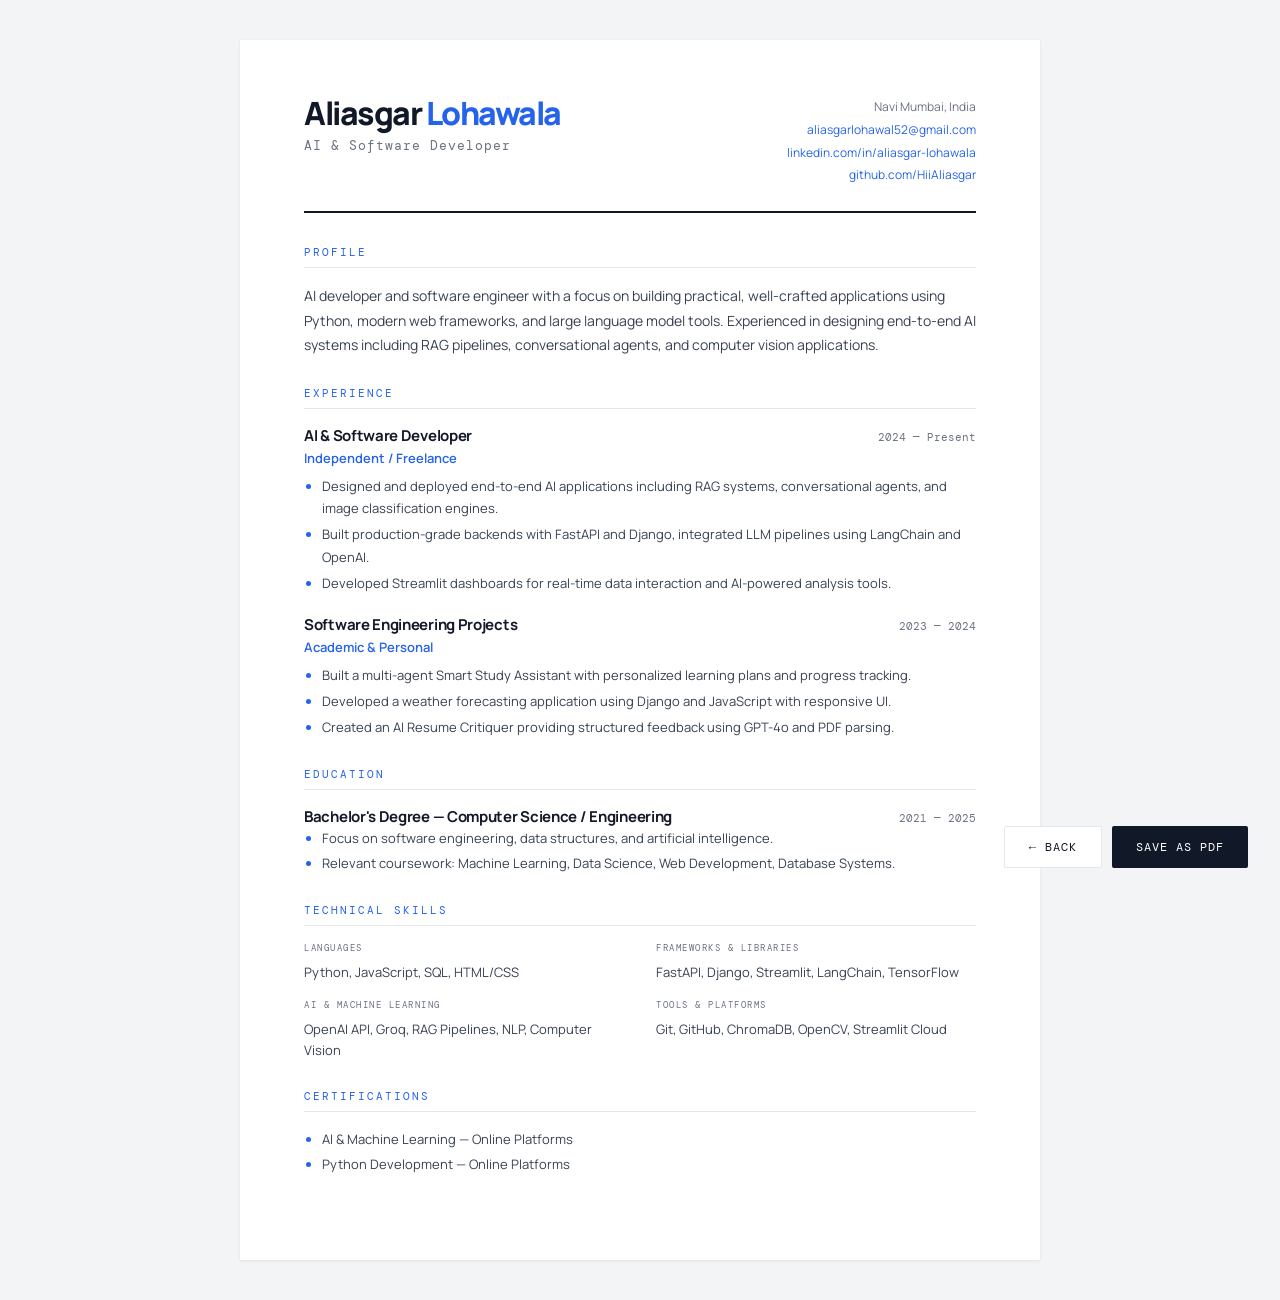
==== resume.html @ d5376e72 "feat: add professional resume section with printable resume page" ====
<!DOCTYPE html>
<html lang="en">
<head>
  <meta charset="UTF-8" />
  <meta name="viewport" content="width=device-width, initial-scale=1.0" />
  <title>Aliasgar Lohawala — Resume</title>
  <link rel="preconnect" href="https://fonts.googleapis.com" />
  <link rel="preconnect" href="https://fonts.gstatic.com" crossorigin />
  <link href="https://fonts.googleapis.com/css2?family=DM+Mono:wght@400;500&family=Manrope:wght@400;500;600;700;800&display=swap" rel="stylesheet" />
  <style>
    :root {
      --ink: #111827;
      --muted: #6b7280;
      --accent: #2563eb;
      --accent-light: #dbeafe;
      --line: #e5e7eb;
      --paper: #ffffff;
    }

    * { box-sizing: border-box; margin: 0; padding: 0; }

    body {
      background: #f3f4f6;
      color: var(--ink);
      font-family: 'Manrope', Arial, sans-serif;
      -webkit-font-smoothing: antialiased;
    }

    .page-controls {
      position: fixed;
      bottom: 32px;
      right: 32px;
      z-index: 100;
      display: flex;
      gap: 10px;
    }

    .page-controls button {
      padding: 12px 24px;
      font: 12px 'DM Mono', monospace;
      letter-spacing: 1px;
      text-transform: uppercase;
      border: none;
      border-radius: 2px;
      cursor: pointer;
      transition: all .2s;
    }

    .btn-print {
      background: var(--ink);
      color: white;
    }

    .btn-print:hover {
      background: var(--accent);
    }

    .btn-back {
      background: white;
      color: var(--ink);
      border: 1px solid var(--line) !important;
    }

    .btn-back:hover {
      border-color: var(--accent) !important;
      color: var(--accent);
    }

    .resume {
      width: 800px;
      max-width: 100%;
      margin: 40px auto;
      background: var(--paper);
      padding: 56px 64px;
      box-shadow: 0 1px 3px rgba(0,0,0,.08);
    }

    .resume-header {
      display: flex;
      justify-content: space-between;
      align-items: flex-start;
      padding-bottom: 24px;
      border-bottom: 2px solid var(--ink);
      margin-bottom: 32px;
    }

    .resume-header h1 {
      font-size: 32px;
      font-weight: 800;
      letter-spacing: -1.5px;
      line-height: 1.1;
    }

    .resume-header h1 span {
      color: var(--accent);
    }

    .resume-header .subtitle {
      font: 13px 'DM Mono', monospace;
      color: var(--muted);
      letter-spacing: 1px;
      margin-top: 6px;
    }

    .contact-info {
      text-align: right;
      font-size: 12px;
      color: var(--muted);
      line-height: 1.9;
    }

    .contact-info a {
      color: var(--accent);
      text-decoration: none;
    }

    .section {
      margin-bottom: 28px;
    }

    .section-title {
      font: 11px 'DM Mono', monospace;
      letter-spacing: 2px;
      text-transform: uppercase;
      color: var(--accent);
      margin-bottom: 16px;
      padding-bottom: 8px;
      border-bottom: 1px solid var(--line);
    }

    .entry {
      margin-bottom: 20px;
    }

    .entry:last-child {
      margin-bottom: 0;
    }

    .entry-header {
      display: flex;
      justify-content: space-between;
      align-items: baseline;
    }

    .entry-header h3 {
      font-size: 15px;
      font-weight: 700;
      letter-spacing: -.3px;
    }

    .entry-date {
      font: 11px 'DM Mono', monospace;
      color: var(--muted);
      white-space: nowrap;
    }

    .entry-sub {
      font-size: 13px;
      color: var(--accent);
      font-weight: 600;
      margin: 3px 0 8px;
    }

    .entry ul {
      margin: 0;
      padding-left: 18px;
      font-size: 13px;
      line-height: 1.75;
      color: #374151;
    }

    .entry ul li {
      margin-bottom: 3px;
    }

    .entry ul li::marker {
      color: var(--accent);
    }

    .skills-grid {
      display: grid;
      grid-template-columns: 1fr 1fr;
      gap: 16px 32px;
    }

    .skill-group label {
      display: block;
      font: 9px 'DM Mono', monospace;
      letter-spacing: 1.5px;
      text-transform: uppercase;
      color: var(--muted);
      margin-bottom: 8px;
    }

    .skill-group p {
      font-size: 13px;
      line-height: 1.6;
      color: #374151;
    }

    .summary {
      font-size: 14px;
      line-height: 1.75;
      color: #374151;
      margin-bottom: 4px;
    }

    @media print {
      body { background: white; }
      .page-controls { display: none !important; }
      .resume {
        margin: 0;
        padding: 40px 48px;
        box-shadow: none;
        width: 100%;
        max-width: none;
      }
    }

    @media (max-width: 860px) {
      .resume {
        margin: 0;
        padding: 32px 24px;
        border-radius: 0;
      }
      .resume-header {
        flex-direction: column;
        gap: 16px;
      }
      .contact-info {
        text-align: left;
      }
      .skills-grid {
        grid-template-columns: 1fr;
      }
      .page-controls {
        bottom: 16px;
        right: 16px;
      }
    }
  </style>
</head>
<body>
  <div class="page-controls">
    <button class="btn-back" onclick="window.location.href='index.html#resume'">← Back</button>
    <button class="btn-print" onclick="window.print()">Save as PDF</button>
  </div>

  <div class="resume">
    <div class="resume-header">
      <div>
        <h1>Aliasgar <span>Lohawala</span></h1>
        <p class="subtitle">AI &amp; Software Developer</p>
      </div>
      <div class="contact-info">
        Navi Mumbai, India<br />
        <a href="mailto:aliasgarlohawal52@gmail.com">aliasgarlohawal52@gmail.com</a><br />
        <a href="https://linkedin.com/in/aliasgar-lohawala" target="_blank">linkedin.com/in/aliasgar-lohawala</a><br />
        <a href="https://hiialiasgar.github.io/HiiAliasgar/" target="_blank">github.com/HiiAliasgar</a>
      </div>
    </div>

    <div class="section">
      <p class="section-title">Profile</p>
      <p class="summary">AI developer and software engineer with a focus on building practical, well-crafted applications using Python, modern web frameworks, and large language model tools. Experienced in designing end-to-end AI systems including RAG pipelines, conversational agents, and computer vision applications.</p>
    </div>

    <div class="section">
      <p class="section-title">Experience</p>
      <div class="entry">
        <div class="entry-header">
          <h3>AI &amp; Software Developer</h3>
          <span class="entry-date">2024 — Present</span>
        </div>
        <p class="entry-sub">Independent / Freelance</p>
        <ul>
          <li>Designed and deployed end-to-end AI applications including RAG systems, conversational agents, and image classification engines.</li>
          <li>Built production-grade backends with FastAPI and Django, integrated LLM pipelines using LangChain and OpenAI.</li>
          <li>Developed Streamlit dashboards for real-time data interaction and AI-powered analysis tools.</li>
        </ul>
      </div>
      <div class="entry">
        <div class="entry-header">
          <h3>Software Engineering Projects</h3>
          <span class="entry-date">2023 — 2024</span>
        </div>
        <p class="entry-sub">Academic &amp; Personal</p>
        <ul>
          <li>Built a multi-agent Smart Study Assistant with personalized learning plans and progress tracking.</li>
          <li>Developed a weather forecasting application using Django and JavaScript with responsive UI.</li>
          <li>Created an AI Resume Critiquer providing structured feedback using GPT-4o and PDF parsing.</li>
        </ul>
      </div>
    </div>

    <div class="section">
      <p class="section-title">Education</p>
      <div class="entry">
        <div class="entry-header">
          <h3>Bachelor's Degree — Computer Science / Engineering</h3>
          <span class="entry-date">2021 — 2025</span>
        </div>
        <ul>
          <li>Focus on software engineering, data structures, and artificial intelligence.</li>
          <li>Relevant coursework: Machine Learning, Data Science, Web Development, Database Systems.</li>
        </ul>
      </div>
    </div>

    <div class="section">
      <p class="section-title">Technical Skills</p>
      <div class="skills-grid">
        <div class="skill-group">
          <label>Languages</label>
          <p>Python, JavaScript, SQL, HTML/CSS</p>
        </div>
        <div class="skill-group">
          <label>Frameworks &amp; Libraries</label>
          <p>FastAPI, Django, Streamlit, LangChain, TensorFlow</p>
        </div>
        <div class="skill-group">
          <label>AI &amp; Machine Learning</label>
          <p>OpenAI API, Groq, RAG Pipelines, NLP, Computer Vision</p>
        </div>
        <div class="skill-group">
          <label>Tools &amp; Platforms</label>
          <p>Git, GitHub, ChromaDB, OpenCV, Streamlit Cloud</p>
        </div>
      </div>
    </div>

    <div class="section">
      <p class="section-title">Certifications</p>
      <div class="entry">
        <ul>
          <li>AI &amp; Machine Learning — Online Platforms</li>
          <li>Python Development — Online Platforms</li>
        </ul>
      </div>
    </div>
  </div>
</body>
</html>
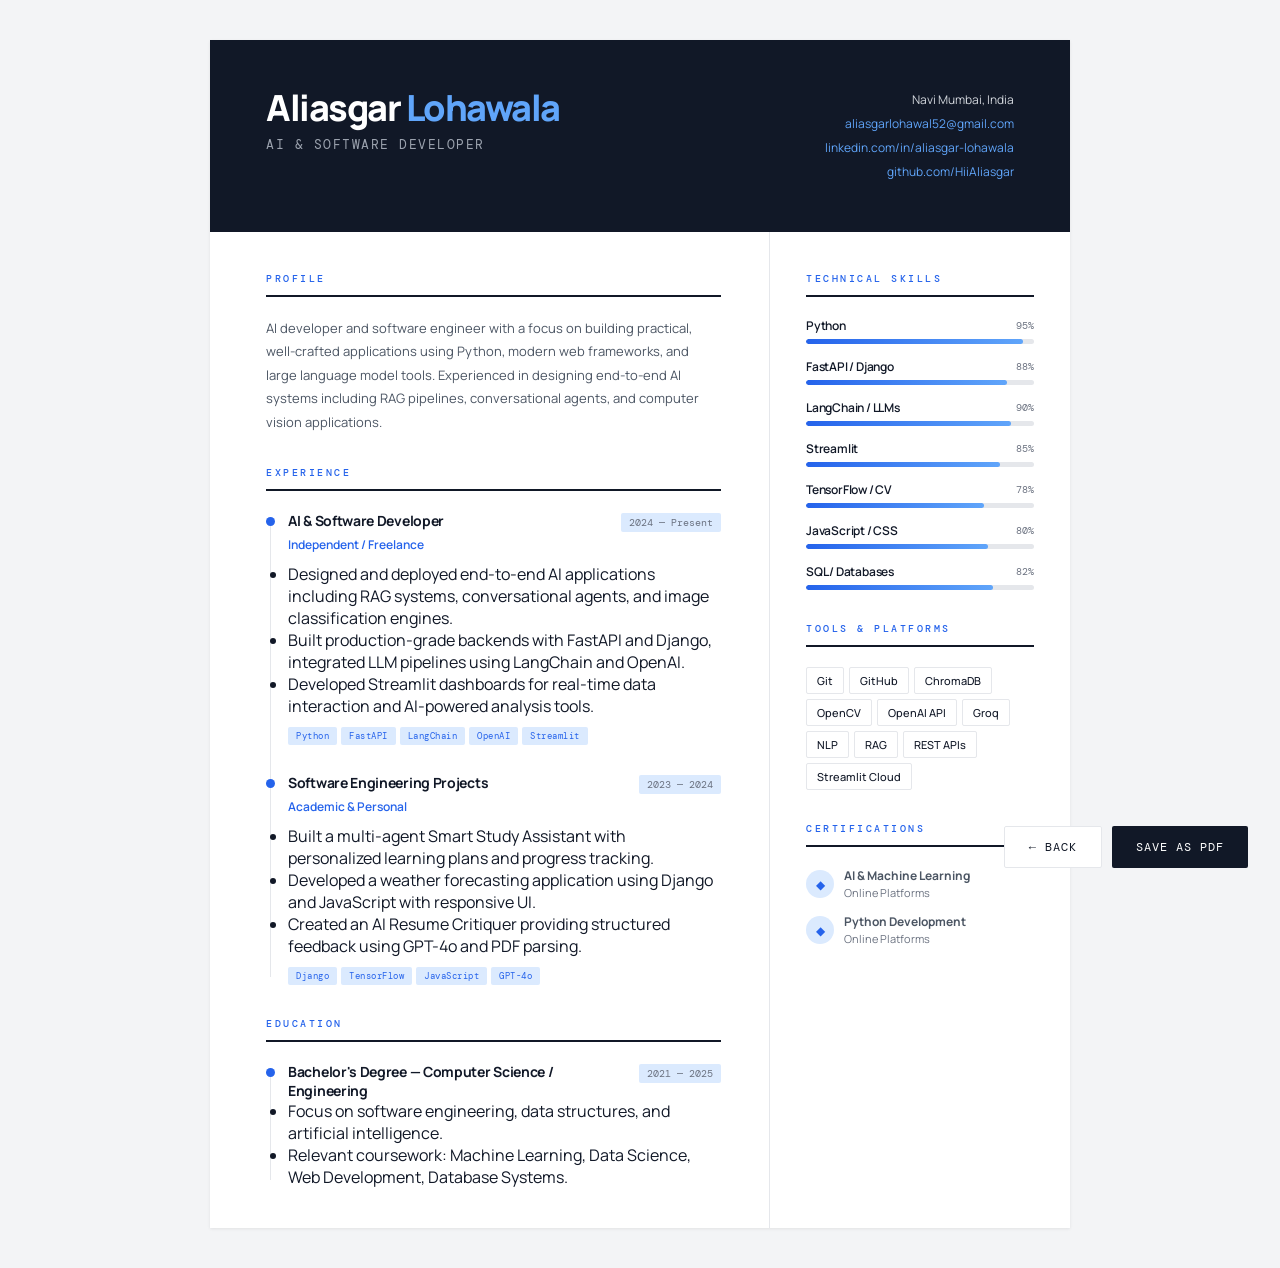
==== commit f9ac4304: "feat: professional resume redesign with timeline, skill bars, stats, and polished print layout" ====
--- a/resume.html
+++ b/resume.html
@@ -13,6 +13,7 @@
       --muted: #6b7280;
       --accent: #2563eb;
       --accent-light: #dbeafe;
+      --emerald: #059669;
       --line: #e5e7eb;
       --paper: #ffffff;
     }
@@ -26,6 +27,7 @@
       -webkit-font-smoothing: antialiased;
     }
 
+    /* Page Controls */
     .page-controls {
       position: fixed;
       bottom: 32px;
@@ -66,107 +68,174 @@
       color: var(--accent);
     }
 
+    /* Resume Container */
     .resume {
-      width: 800px;
+      width: 860px;
       max-width: 100%;
       margin: 40px auto;
       background: var(--paper);
-      padding: 56px 64px;
       box-shadow: 0 1px 3px rgba(0,0,0,.08);
     }
 
+    /* Header */
     .resume-header {
+      background: var(--ink);
+      color: white;
+      padding: 48px 56px;
       display: flex;
       justify-content: space-between;
       align-items: flex-start;
-      padding-bottom: 24px;
-      border-bottom: 2px solid var(--ink);
-      margin-bottom: 32px;
     }
 
     .resume-header h1 {
-      font-size: 32px;
+      font-size: 36px;
       font-weight: 800;
       letter-spacing: -1.5px;
       line-height: 1.1;
+      color: white;
     }
 
     .resume-header h1 span {
-      color: var(--accent);
+      color: #60a5fa;
     }
 
     .resume-header .subtitle {
       font: 13px 'DM Mono', monospace;
-      color: var(--muted);
-      letter-spacing: 1px;
-      margin-top: 6px;
-    }
-
-    .contact-info {
+      color: #9ca3af;
+      letter-spacing: 1.5px;
+      margin-top: 8px;
+      text-transform: uppercase;
+    }
+
+    .header-contact {
       text-align: right;
       font-size: 12px;
-      color: var(--muted);
-      line-height: 1.9;
-    }
-
-    .contact-info a {
-      color: var(--accent);
+      color: #d1d5db;
+      line-height: 2;
+    }
+
+    .header-contact a {
+      color: #60a5fa;
       text-decoration: none;
+      transition: color .2s;
+    }
+
+    .header-contact a:hover {
+      color: #93c5fd;
+    }
+
+    /* Body Layout */
+    .resume-body {
+      display: grid;
+      grid-template-columns: 1fr 300px;
+    }
+
+    .resume-main {
+      padding: 40px 48px 40px 56px;
+      border-right: 1px solid var(--line);
+    }
+
+    .resume-aside {
+      padding: 40px 36px;
+    }
+
+    /* Section Titles */
+    .section-title {
+      font: 10px 'DM Mono', monospace;
+      letter-spacing: 2.5px;
+      text-transform: uppercase;
+      color: var(--accent);
+      margin-bottom: 20px;
+      padding-bottom: 10px;
+      border-bottom: 2px solid var(--ink);
+      font-weight: 500;
     }
 
     .section {
+      margin-bottom: 32px;
+    }
+
+    .section:last-child {
+      margin-bottom: 0;
+    }
+
+    /* Profile */
+    .profile-text {
+      font-size: 13px;
+      line-height: 1.8;
+      color: #4b5563;
+    }
+
+    /* Timeline */
+    .timeline {
+      position: relative;
+      padding-left: 22px;
+    }
+
+    .timeline::before {
+      content: '';
+      position: absolute;
+      left: 4px;
+      top: 8px;
+      bottom: 8px;
+      width: 1px;
+      background: var(--line);
+    }
+
+    .timeline-entry {
+      position: relative;
       margin-bottom: 28px;
     }
 
-    .section-title {
-      font: 11px 'DM Mono', monospace;
-      letter-spacing: 2px;
-      text-transform: uppercase;
-      color: var(--accent);
-      margin-bottom: 16px;
-      padding-bottom: 8px;
-      border-bottom: 1px solid var(--line);
-    }
-
-    .entry {
-      margin-bottom: 20px;
-    }
-
-    .entry:last-child {
+    .timeline-entry:last-child {
       margin-bottom: 0;
+    }
+
+    .timeline-dot {
+      position: absolute;
+      left: -22px;
+      top: 6px;
+      width: 9px;
+      height: 9px;
+      border-radius: 50%;
+      background: var(--accent);
     }
 
     .entry-header {
       display: flex;
       justify-content: space-between;
       align-items: baseline;
+      gap: 12px;
     }
 
     .entry-header h3 {
-      font-size: 15px;
+      font-size: 14px;
       font-weight: 700;
       letter-spacing: -.3px;
     }
 
     .entry-date {
-      font: 11px 'DM Mono', monospace;
+      font: 10px 'DM Mono', monospace;
       color: var(--muted);
       white-space: nowrap;
+      background: var(--accent-light);
+      padding: 3px 8px;
+      border-radius: 2px;
     }
 
     .entry-sub {
-      font-size: 13px;
+      font-size: 12px;
       color: var(--accent);
       font-weight: 600;
-      margin: 3px 0 8px;
+      margin: 4px 0 10px;
     }
 
     .entry ul {
       margin: 0;
-      padding-left: 18px;
-      font-size: 13px;
+      padding-left: 16px;
+      font-size: 12px;
       line-height: 1.75;
-      color: #374151;
+      color: #4b5563;
     }
 
     .entry ul li {
@@ -177,66 +246,151 @@
       color: var(--accent);
     }
 
-    .skills-grid {
+    /* Tech Tags */
+    .tech-tags {
+      display: flex;
+      flex-wrap: wrap;
+      gap: 4px;
+      margin-top: 10px;
+    }
+
+    .tech-tags span {
+      font: 9px 'DM Mono', monospace;
+      padding: 3px 8px;
+      background: var(--accent-light);
+      color: var(--accent);
+      border-radius: 2px;
+      letter-spacing: .5px;
+    }
+
+    /* Skill Bars */
+    .skill-bars {
+      display: flex;
+      flex-direction: column;
+      gap: 14px;
+    }
+
+    .skill-bar-item {
+      display: flex;
+      flex-direction: column;
+      gap: 5px;
+    }
+
+    .skill-bar-header {
+      display: flex;
+      justify-content: space-between;
+      align-items: center;
+    }
+
+    .skill-bar-header span:first-child {
+      font-size: 12px;
+      font-weight: 600;
+      letter-spacing: -.2px;
+    }
+
+    .skill-pct {
+      font: 10px 'DM Mono', monospace;
+      color: var(--muted);
+    }
+
+    .skill-bar-track {
+      width: 100%;
+      height: 5px;
+      background: var(--line);
+      border-radius: 3px;
+      overflow: hidden;
+    }
+
+    .skill-bar-fill {
+      height: 100%;
+      background: linear-gradient(90deg, var(--accent), #60a5fa);
+      border-radius: 3px;
+    }
+
+    /* Aside Tags */
+    .aside-tags {
+      display: flex;
+      flex-wrap: wrap;
+      gap: 5px;
+    }
+
+    .aside-tags span {
+      font-size: 11px;
+      padding: 5px 10px;
+      border: 1px solid var(--line);
+      color: var(--ink);
+      border-radius: 2px;
+      font-weight: 500;
+      transition: all .2s;
+    }
+
+    .aside-tags span:hover {
+      border-color: var(--accent);
+      color: var(--accent);
+      background: var(--accent-light);
+    }
+
+    /* Certifications */
+    .cert-item {
+      display: flex;
+      align-items: center;
+      gap: 10px;
+      margin-bottom: 12px;
+      font-size: 12px;
+      color: #4b5563;
+    }
+
+    .cert-item:last-child {
+      margin-bottom: 0;
+    }
+
+    .cert-icon {
+      width: 28px;
+      height: 28px;
+      background: var(--accent-light);
+      color: var(--accent);
+      border-radius: 50%;
       display: grid;
-      grid-template-columns: 1fr 1fr;
-      gap: 16px 32px;
-    }
-
-    .skill-group label {
-      display: block;
-      font: 9px 'DM Mono', monospace;
-      letter-spacing: 1.5px;
-      text-transform: uppercase;
-      color: var(--muted);
-      margin-bottom: 8px;
-    }
-
-    .skill-group p {
-      font-size: 13px;
-      line-height: 1.6;
-      color: #374151;
-    }
-
-    .summary {
-      font-size: 14px;
-      line-height: 1.75;
-      color: #374151;
-      margin-bottom: 4px;
-    }
-
+      place-items:center;
+      font-size: 12px;
+      flex-shrink: 0;
+    }
+
+    /* Print Styles */
     @media print {
       body { background: white; }
       .page-controls { display: none !important; }
       .resume {
         margin: 0;
-        padding: 40px 48px;
         box-shadow: none;
         width: 100%;
         max-width: none;
       }
-    }
-
-    @media (max-width: 860px) {
-      .resume {
-        margin: 0;
-        padding: 32px 24px;
-        border-radius: 0;
-      }
+      .resume-header { padding: 36px 48px; }
+      .resume-main { padding: 32px 36px 32px 48px; }
+      .resume-aside { padding: 32px 36px; }
+      .aside-tags span:hover { border-color: var(--line); color: var(--ink); background: transparent; }
+    }
+
+    /* Responsive */
+    @media (max-width: 900px) {
+      .resume { margin: 0; border-radius: 0; }
       .resume-header {
         flex-direction: column;
-        gap: 16px;
+        gap: 20px;
+        padding: 32px 24px;
       }
-      .contact-info {
-        text-align: left;
+      .header-contact { text-align: left; }
+      .resume-body { grid-template-columns: 1fr; }
+      .resume-main {
+        padding: 32px 24px;
+        border-right: none;
+        border-bottom: 1px solid var(--line);
       }
-      .skills-grid {
-        grid-template-columns: 1fr;
-      }
-      .page-controls {
-        bottom: 16px;
-        right: 16px;
-      }
+      .resume-aside { padding: 32px 24px; }
+      .entry-header { flex-direction: column; gap: 4px; }
+      .entry-date { white-space: normal; width: fit-content; }
+      .page-controls { bottom: 16px; right: 16px; }
     }
   </style>
 </head>
@@ -252,7 +406,7 @@
         <h1>Aliasgar <span>Lohawala</span></h1>
         <p class="subtitle">AI &amp; Software Developer</p>
       </div>
-      <div class="contact-info">
+      <div class="header-contact">
         Navi Mumbai, India<br />
         <a href="mailto:aliasgarlohawal52@gmail.com">aliasgarlohawal52@gmail.com</a><br />
         <a href="https://linkedin.com/in/aliasgar-lohawala" target="_blank">linkedin.com/in/aliasgar-lohawala</a><br />
@@ -260,82 +414,122 @@
       </div>
     </div>
 
-    <div class="section">
-      <p class="section-title">Profile</p>
-      <p class="summary">AI developer and software engineer with a focus on building practical, well-crafted applications using Python, modern web frameworks, and large language model tools. Experienced in designing end-to-end AI systems including RAG pipelines, conversational agents, and computer vision applications.</p>
-    </div>
-
-    <div class="section">
-      <p class="section-title">Experience</p>
-      <div class="entry">
-        <div class="entry-header">
-          <h3>AI &amp; Software Developer</h3>
-          <span class="entry-date">2024 — Present</span>
+    <div class="resume-body">
+      <div class="resume-main">
+        <div class="section">
+          <p class="section-title">Profile</p>
+          <p class="profile-text">AI developer and software engineer with a focus on building practical, well-crafted applications using Python, modern web frameworks, and large language model tools. Experienced in designing end-to-end AI systems including RAG pipelines, conversational agents, and computer vision applications.</p>
         </div>
-        <p class="entry-sub">Independent / Freelance</p>
-        <ul>
-          <li>Designed and deployed end-to-end AI applications including RAG systems, conversational agents, and image classification engines.</li>
-          <li>Built production-grade backends with FastAPI and Django, integrated LLM pipelines using LangChain and OpenAI.</li>
-          <li>Developed Streamlit dashboards for real-time data interaction and AI-powered analysis tools.</li>
-        </ul>
-      </div>
-      <div class="entry">
-        <div class="entry-header">
-          <h3>Software Engineering Projects</h3>
-          <span class="entry-date">2023 — 2024</span>
+
+        <div class="section">
+          <p class="section-title">Experience</p>
+          <div class="timeline">
+            <div class="timeline-entry">
+              <div class="timeline-dot"></div>
+              <div class="entry-header">
+                <h3>AI &amp; Software Developer</h3>
+                <span class="entry-date">2024 — Present</span>
+              </div>
+              <p class="entry-sub">Independent / Freelance</p>
+              <ul>
+                <li>Designed and deployed end-to-end AI applications including RAG systems, conversational agents, and image classification engines.</li>
+                <li>Built production-grade backends with FastAPI and Django, integrated LLM pipelines using LangChain and OpenAI.</li>
+                <li>Developed Streamlit dashboards for real-time data interaction and AI-powered analysis tools.</li>
+              </ul>
+              <div class="tech-tags">
+                <span>Python</span><span>FastAPI</span><span>LangChain</span><span>OpenAI</span><span>Streamlit</span>
+              </div>
+            </div>
+            <div class="timeline-entry">
+              <div class="timeline-dot"></div>
+              <div class="entry-header">
+                <h3>Software Engineering Projects</h3>
+                <span class="entry-date">2023 — 2024</span>
+              </div>
+              <p class="entry-sub">Academic &amp; Personal</p>
+              <ul>
+                <li>Built a multi-agent Smart Study Assistant with personalized learning plans and progress tracking.</li>
+                <li>Developed a weather forecasting application using Django and JavaScript with responsive UI.</li>
+                <li>Created an AI Resume Critiquer providing structured feedback using GPT-4o and PDF parsing.</li>
+              </ul>
+              <div class="tech-tags">
+                <span>Django</span><span>TensorFlow</span><span>JavaScript</span><span>GPT-4o</span>
+              </div>
+            </div>
+          </div>
         </div>
-        <p class="entry-sub">Academic &amp; Personal</p>
-        <ul>
-          <li>Built a multi-agent Smart Study Assistant with personalized learning plans and progress tracking.</li>
-          <li>Developed a weather forecasting application using Django and JavaScript with responsive UI.</li>
-          <li>Created an AI Resume Critiquer providing structured feedback using GPT-4o and PDF parsing.</li>
-        </ul>
-      </div>
-    </div>
-
-    <div class="section">
-      <p class="section-title">Education</p>
-      <div class="entry">
-        <div class="entry-header">
-          <h3>Bachelor's Degree — Computer Science / Engineering</h3>
-          <span class="entry-date">2021 — 2025</span>
-        </div>
-        <ul>
-          <li>Focus on software engineering, data structures, and artificial intelligence.</li>
-          <li>Relevant coursework: Machine Learning, Data Science, Web Development, Database Systems.</li>
-        </ul>
-      </div>
-    </div>
-
-    <div class="section">
-      <p class="section-title">Technical Skills</p>
-      <div class="skills-grid">
-        <div class="skill-group">
-          <label>Languages</label>
-          <p>Python, JavaScript, SQL, HTML/CSS</p>
-        </div>
-        <div class="skill-group">
-          <label>Frameworks &amp; Libraries</label>
-          <p>FastAPI, Django, Streamlit, LangChain, TensorFlow</p>
-        </div>
-        <div class="skill-group">
-          <label>AI &amp; Machine Learning</label>
-          <p>OpenAI API, Groq, RAG Pipelines, NLP, Computer Vision</p>
-        </div>
-        <div class="skill-group">
-          <label>Tools &amp; Platforms</label>
-          <p>Git, GitHub, ChromaDB, OpenCV, Streamlit Cloud</p>
+
+        <div class="section">
+          <p class="section-title">Education</p>
+          <div class="timeline">
+            <div class="timeline-entry">
+              <div class="timeline-dot"></div>
+              <div class="entry-header">
+                <h3>Bachelor's Degree — Computer Science / Engineering</h3>
+                <span class="entry-date">2021 — 2025</span>
+              </div>
+              <ul>
+                <li>Focus on software engineering, data structures, and artificial intelligence.</li>
+                <li>Relevant coursework: Machine Learning, Data Science, Web Development, Database Systems.</li>
+              </ul>
+            </div>
+          </div>
         </div>
       </div>
-    </div>
-
-    <div class="section">
-      <p class="section-title">Certifications</p>
-      <div class="entry">
-        <ul>
-          <li>AI &amp; Machine Learning — Online Platforms</li>
-          <li>Python Development — Online Platforms</li>
-        </ul>
+
+      <div class="resume-aside">
+        <div class="section">
+          <p class="section-title">Technical Skills</p>
+          <div class="skill-bars">
+            <div class="skill-bar-item">
+              <div class="skill-bar-header"><span>Python</span><span class="skill-pct">95%</span></div>
+              <div class="skill-bar-track"><div class="skill-bar-fill" style="width:95%"></div></div>
+            </div>
+            <div class="skill-bar-item">
+              <div class="skill-bar-header"><span>FastAPI / Django</span><span class="skill-pct">88%</span></div>
+              <div class="skill-bar-track"><div class="skill-bar-fill" style="width:88%"></div></div>
+            </div>
+            <div class="skill-bar-item">
+              <div class="skill-bar-header"><span>LangChain / LLMs</span><span class="skill-pct">90%</span></div>
+              <div class="skill-bar-track"><div class="skill-bar-fill" style="width:90%"></div></div>
+            </div>
+            <div class="skill-bar-item">
+              <div class="skill-bar-header"><span>Streamlit</span><span class="skill-pct">85%</span></div>
+              <div class="skill-bar-track"><div class="skill-bar-fill" style="width:85%"></div></div>
+            </div>
+            <div class="skill-bar-item">
+              <div class="skill-bar-header"><span>TensorFlow / CV</span><span class="skill-pct">78%</span></div>
+              <div class="skill-bar-track"><div class="skill-bar-fill" style="width:78%"></div></div>
+            </div>
+            <div class="skill-bar-item">
+              <div class="skill-bar-header"><span>JavaScript / CSS</span><span class="skill-pct">80%</span></div>
+              <div class="skill-bar-track"><div class="skill-bar-fill" style="width:80%"></div></div>
+            </div>
+            <div class="skill-bar-item">
+              <div class="skill-bar-header"><span>SQL / Databases</span><span class="skill-pct">82%</span></div>
+              <div class="skill-bar-track"><div class="skill-bar-fill" style="width:82%"></div></div>
+            </div>
+          </div>
+        </div>
+
+        <div class="section">
+          <p class="section-title">Tools &amp; Platforms</p>
+          <div class="aside-tags">
+            <span>Git</span><span>GitHub</span><span>ChromaDB</span><span>OpenCV</span><span>OpenAI API</span><span>Groq</span><span>NLP</span><span>RAG</span><span>REST APIs</span><span>Streamlit Cloud</span>
+          </div>
+        </div>
+
+        <div class="section">
+          <p class="section-title">Certifications</p>
+          <div class="cert-item">
+            <div class="cert-icon">◆</div>
+            <div><b style="font-size:12px">AI &amp; Machine Learning</b><br /><small style="color:var(--muted);font-size:11px">Online Platforms</small></div>
+          </div>
+          <div class="cert-item">
+            <div class="cert-icon">◆</div>
+            <div><b style="font-size:12px">Python Development</b><br /><small style="color:var(--muted);font-size:11px">Online Platforms</small></div>
+          </div>
+        </div>
       </div>
     </div>
   </div>
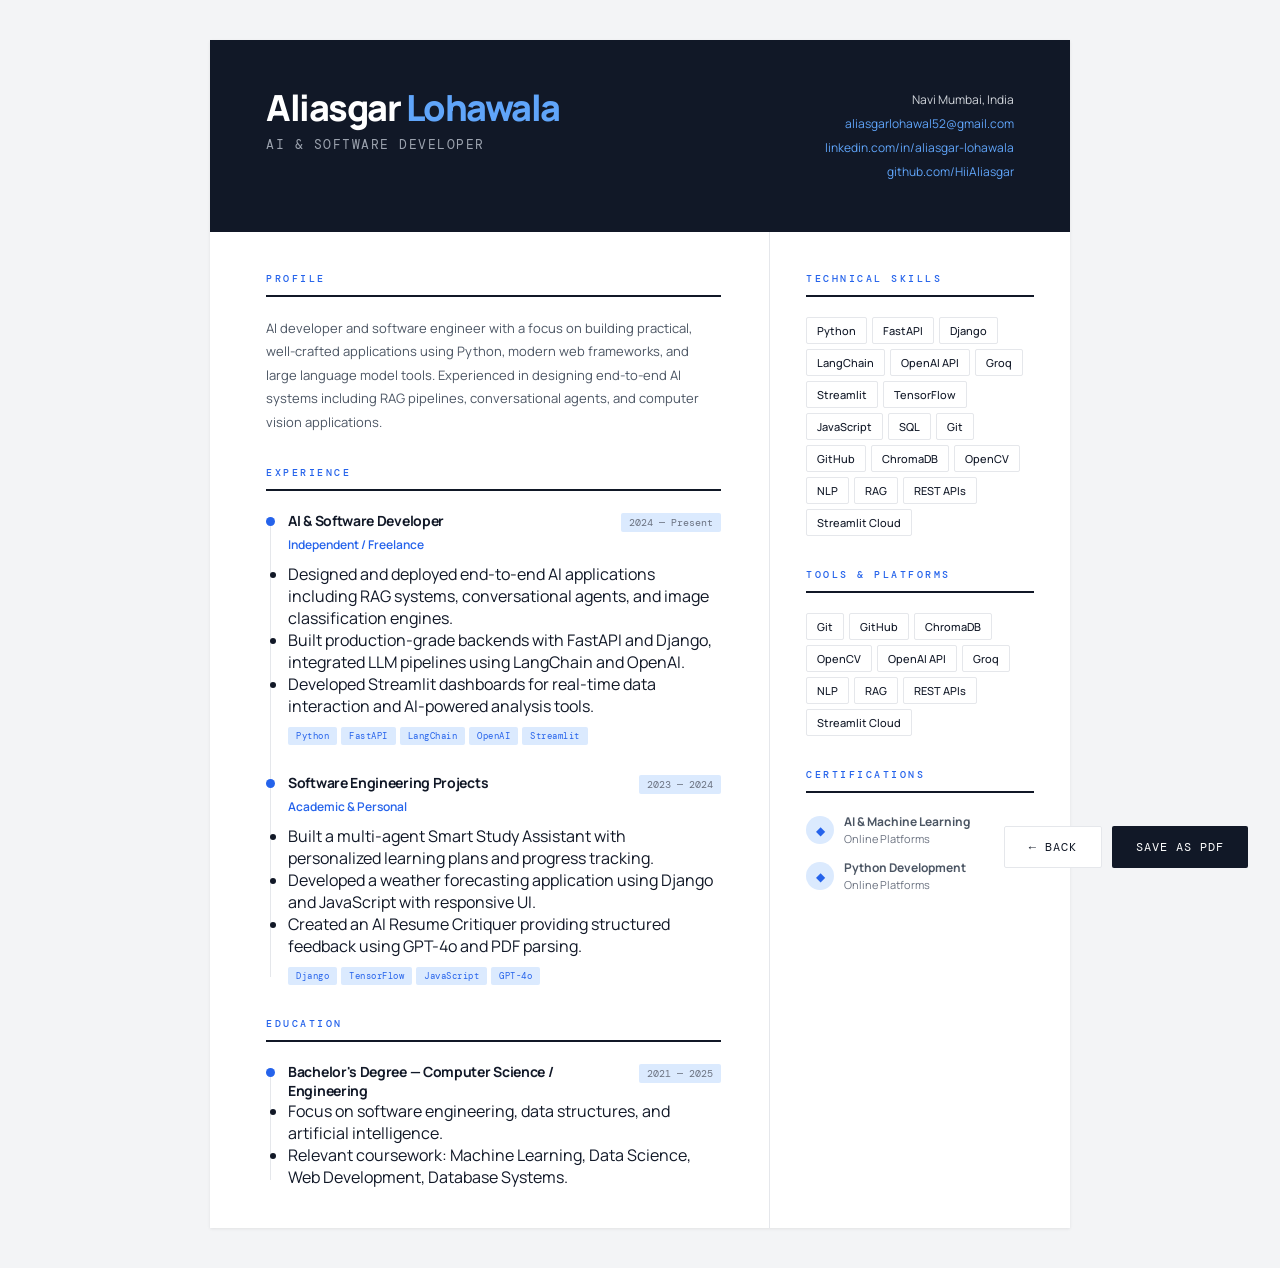
==== commit ca39830f: "fix: remove percentage ratings from skills, use tags only" ====
--- a/resume.html
+++ b/resume.html
@@ -410,7 +410,7 @@
         Navi Mumbai, India<br />
         <a href="mailto:aliasgarlohawal52@gmail.com">aliasgarlohawal52@gmail.com</a><br />
         <a href="https://linkedin.com/in/aliasgar-lohawala" target="_blank">linkedin.com/in/aliasgar-lohawala</a><br />
-        <a href="https://hiialiasgar.github.io/HiiAliasgar/" target="_blank">github.com/HiiAliasgar</a>
+        <a href="https://github.com/HiiAliasgar" target="_blank">github.com/HiiAliasgar</a>
       </div>
     </div>
 
@@ -480,35 +480,8 @@
       <div class="resume-aside">
         <div class="section">
           <p class="section-title">Technical Skills</p>
-          <div class="skill-bars">
-            <div class="skill-bar-item">
-              <div class="skill-bar-header"><span>Python</span><span class="skill-pct">95%</span></div>
-              <div class="skill-bar-track"><div class="skill-bar-fill" style="width:95%"></div></div>
-            </div>
-            <div class="skill-bar-item">
-              <div class="skill-bar-header"><span>FastAPI / Django</span><span class="skill-pct">88%</span></div>
-              <div class="skill-bar-track"><div class="skill-bar-fill" style="width:88%"></div></div>
-            </div>
-            <div class="skill-bar-item">
-              <div class="skill-bar-header"><span>LangChain / LLMs</span><span class="skill-pct">90%</span></div>
-              <div class="skill-bar-track"><div class="skill-bar-fill" style="width:90%"></div></div>
-            </div>
-            <div class="skill-bar-item">
-              <div class="skill-bar-header"><span>Streamlit</span><span class="skill-pct">85%</span></div>
-              <div class="skill-bar-track"><div class="skill-bar-fill" style="width:85%"></div></div>
-            </div>
-            <div class="skill-bar-item">
-              <div class="skill-bar-header"><span>TensorFlow / CV</span><span class="skill-pct">78%</span></div>
-              <div class="skill-bar-track"><div class="skill-bar-fill" style="width:78%"></div></div>
-            </div>
-            <div class="skill-bar-item">
-              <div class="skill-bar-header"><span>JavaScript / CSS</span><span class="skill-pct">80%</span></div>
-              <div class="skill-bar-track"><div class="skill-bar-fill" style="width:80%"></div></div>
-            </div>
-            <div class="skill-bar-item">
-              <div class="skill-bar-header"><span>SQL / Databases</span><span class="skill-pct">82%</span></div>
-              <div class="skill-bar-track"><div class="skill-bar-fill" style="width:82%"></div></div>
-            </div>
+          <div class="aside-tags">
+            <span>Python</span><span>FastAPI</span><span>Django</span><span>LangChain</span><span>OpenAI API</span><span>Groq</span><span>Streamlit</span><span>TensorFlow</span><span>JavaScript</span><span>SQL</span><span>Git</span><span>GitHub</span><span>ChromaDB</span><span>OpenCV</span><span>NLP</span><span>RAG</span><span>REST APIs</span><span>Streamlit Cloud</span>
           </div>
         </div>
 
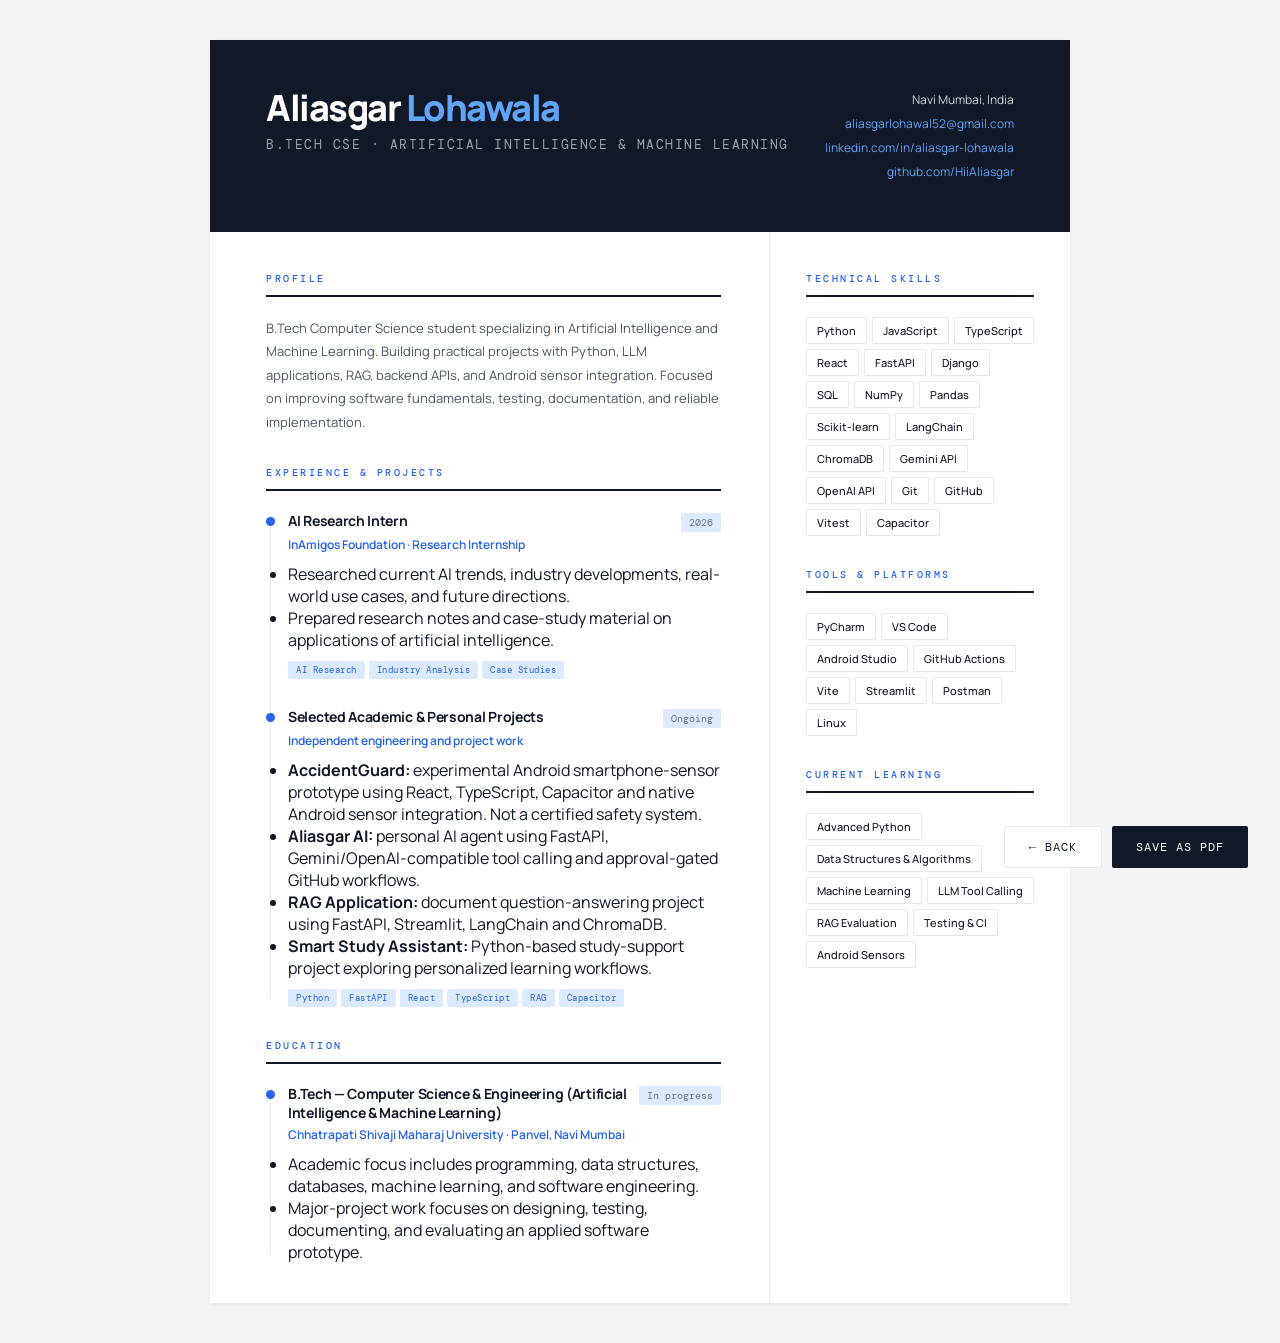
==== commit aa313fa5: "Correct resume education and experience details" ====
--- a/resume.html
+++ b/resume.html
@@ -404,7 +404,7 @@
     <div class="resume-header">
       <div>
         <h1>Aliasgar <span>Lohawala</span></h1>
-        <p class="subtitle">AI &amp; Software Developer</p>
+        <p class="subtitle">B.Tech CSE · Artificial Intelligence &amp; Machine Learning</p>
       </div>
       <div class="header-contact">
         Navi Mumbai, India<br />
@@ -418,42 +418,42 @@
       <div class="resume-main">
         <div class="section">
           <p class="section-title">Profile</p>
-          <p class="profile-text">AI developer and software engineer with a focus on building practical, well-crafted applications using Python, modern web frameworks, and large language model tools. Experienced in designing end-to-end AI systems including RAG pipelines, conversational agents, and computer vision applications.</p>
+          <p class="profile-text">B.Tech Computer Science student specializing in Artificial Intelligence and Machine Learning. Building practical projects with Python, LLM applications, RAG, backend APIs, and Android sensor integration. Focused on improving software fundamentals, testing, documentation, and reliable implementation.</p>
         </div>
 
         <div class="section">
-          <p class="section-title">Experience</p>
+          <p class="section-title">Experience &amp; Projects</p>
           <div class="timeline">
             <div class="timeline-entry">
               <div class="timeline-dot"></div>
               <div class="entry-header">
-                <h3>AI &amp; Software Developer</h3>
-                <span class="entry-date">2024 — Present</span>
+                <h3>AI Research Intern</h3>
+                <span class="entry-date">2026</span>
               </div>
-              <p class="entry-sub">Independent / Freelance</p>
+              <p class="entry-sub">InAmigos Foundation · Research Internship</p>
               <ul>
-                <li>Designed and deployed end-to-end AI applications including RAG systems, conversational agents, and image classification engines.</li>
-                <li>Built production-grade backends with FastAPI and Django, integrated LLM pipelines using LangChain and OpenAI.</li>
-                <li>Developed Streamlit dashboards for real-time data interaction and AI-powered analysis tools.</li>
+                <li>Researched current AI trends, industry developments, real-world use cases, and future directions.</li>
+                <li>Prepared research notes and case-study material on applications of artificial intelligence.</li>
               </ul>
               <div class="tech-tags">
-                <span>Python</span><span>FastAPI</span><span>LangChain</span><span>OpenAI</span><span>Streamlit</span>
+                <span>AI Research</span><span>Industry Analysis</span><span>Case Studies</span>
               </div>
             </div>
             <div class="timeline-entry">
               <div class="timeline-dot"></div>
               <div class="entry-header">
-                <h3>Software Engineering Projects</h3>
-                <span class="entry-date">2023 — 2024</span>
+                <h3>Selected Academic &amp; Personal Projects</h3>
+                <span class="entry-date">Ongoing</span>
               </div>
-              <p class="entry-sub">Academic &amp; Personal</p>
+              <p class="entry-sub">Independent engineering and project work</p>
               <ul>
-                <li>Built a multi-agent Smart Study Assistant with personalized learning plans and progress tracking.</li>
-                <li>Developed a weather forecasting application using Django and JavaScript with responsive UI.</li>
-                <li>Created an AI Resume Critiquer providing structured feedback using GPT-4o and PDF parsing.</li>
+                <li><b>AccidentGuard:</b> experimental Android smartphone-sensor prototype using React, TypeScript, Capacitor and native Android sensor integration. Not a certified safety system.</li>
+                <li><b>Aliasgar AI:</b> personal AI agent using FastAPI, Gemini/OpenAI-compatible tool calling and approval-gated GitHub workflows.</li>
+                <li><b>RAG Application:</b> document question-answering project using FastAPI, Streamlit, LangChain and ChromaDB.</li>
+                <li><b>Smart Study Assistant:</b> Python-based study-support project exploring personalized learning workflows.</li>
               </ul>
               <div class="tech-tags">
-                <span>Django</span><span>TensorFlow</span><span>JavaScript</span><span>GPT-4o</span>
+                <span>Python</span><span>FastAPI</span><span>React</span><span>TypeScript</span><span>RAG</span><span>Capacitor</span>
               </div>
             </div>
           </div>
@@ -465,12 +465,13 @@
             <div class="timeline-entry">
               <div class="timeline-dot"></div>
               <div class="entry-header">
-                <h3>Bachelor's Degree — Computer Science / Engineering</h3>
-                <span class="entry-date">2021 — 2025</span>
+                <h3>B.Tech — Computer Science &amp; Engineering (Artificial Intelligence &amp; Machine Learning)</h3>
+                <span class="entry-date">In progress</span>
               </div>
+              <p class="entry-sub">Chhatrapati Shivaji Maharaj University · Panvel, Navi Mumbai</p>
               <ul>
-                <li>Focus on software engineering, data structures, and artificial intelligence.</li>
-                <li>Relevant coursework: Machine Learning, Data Science, Web Development, Database Systems.</li>
+                <li>Academic focus includes programming, data structures, databases, machine learning, and software engineering.</li>
+                <li>Major-project work focuses on designing, testing, documenting, and evaluating an applied software prototype.</li>
               </ul>
             </div>
           </div>
@@ -481,26 +482,21 @@
         <div class="section">
           <p class="section-title">Technical Skills</p>
           <div class="aside-tags">
-            <span>Python</span><span>FastAPI</span><span>Django</span><span>LangChain</span><span>OpenAI API</span><span>Groq</span><span>Streamlit</span><span>TensorFlow</span><span>JavaScript</span><span>SQL</span><span>Git</span><span>GitHub</span><span>ChromaDB</span><span>OpenCV</span><span>NLP</span><span>RAG</span><span>REST APIs</span><span>Streamlit Cloud</span>
+            <span>Python</span><span>JavaScript</span><span>TypeScript</span><span>React</span><span>FastAPI</span><span>Django</span><span>SQL</span><span>NumPy</span><span>Pandas</span><span>Scikit-learn</span><span>LangChain</span><span>ChromaDB</span><span>Gemini API</span><span>OpenAI API</span><span>Git</span><span>GitHub</span><span>Vitest</span><span>Capacitor</span>
           </div>
         </div>
 
         <div class="section">
           <p class="section-title">Tools &amp; Platforms</p>
           <div class="aside-tags">
-            <span>Git</span><span>GitHub</span><span>ChromaDB</span><span>OpenCV</span><span>OpenAI API</span><span>Groq</span><span>NLP</span><span>RAG</span><span>REST APIs</span><span>Streamlit Cloud</span>
+            <span>PyCharm</span><span>VS Code</span><span>Android Studio</span><span>GitHub Actions</span><span>Vite</span><span>Streamlit</span><span>Postman</span><span>Linux</span>
           </div>
         </div>
 
         <div class="section">
-          <p class="section-title">Certifications</p>
-          <div class="cert-item">
-            <div class="cert-icon">◆</div>
-            <div><b style="font-size:12px">AI &amp; Machine Learning</b><br /><small style="color:var(--muted);font-size:11px">Online Platforms</small></div>
-          </div>
-          <div class="cert-item">
-            <div class="cert-icon">◆</div>
-            <div><b style="font-size:12px">Python Development</b><br /><small style="color:var(--muted);font-size:11px">Online Platforms</small></div>
+          <p class="section-title">Current Learning</p>
+          <div class="aside-tags">
+            <span>Advanced Python</span><span>Data Structures &amp; Algorithms</span><span>Machine Learning</span><span>LLM Tool Calling</span><span>RAG Evaluation</span><span>Testing &amp; CI</span><span>Android Sensors</span>
           </div>
         </div>
       </div>
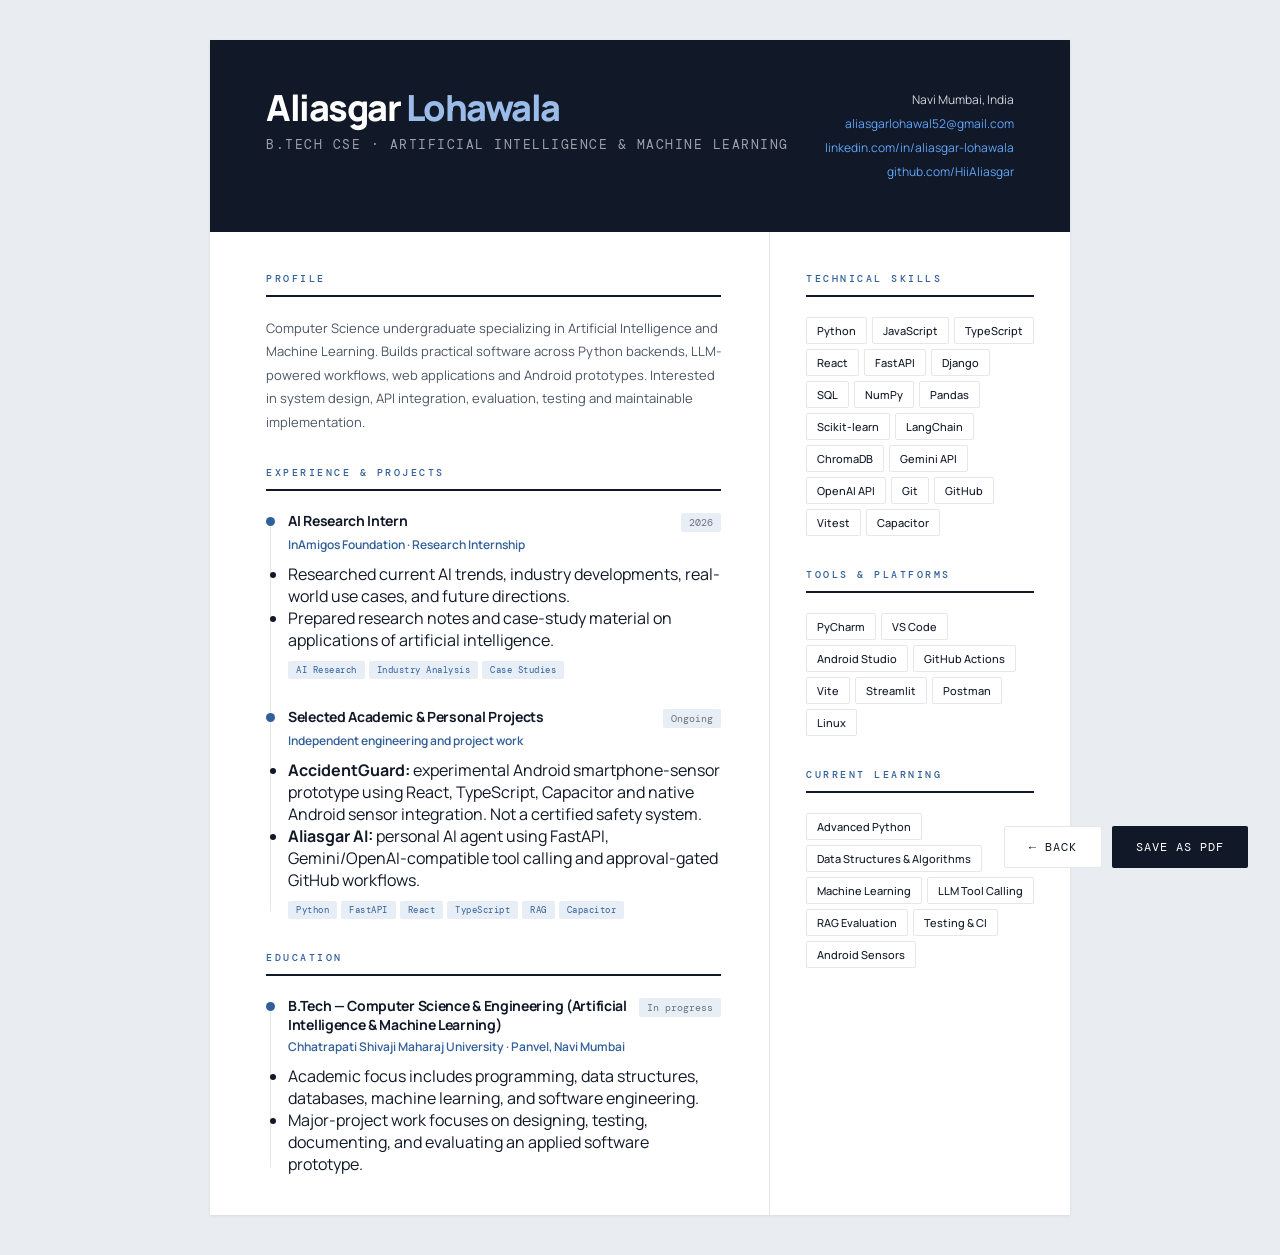
==== commit 6e142155: "Align resume styling and remove unverified project claims" ====
--- a/resume.html
+++ b/resume.html
@@ -11,8 +11,8 @@
     :root {
       --ink: #111827;
       --muted: #6b7280;
-      --accent: #2563eb;
-      --accent-light: #dbeafe;
+      --accent: #315f9b;
+      --accent-light: #e8eef6;
       --emerald: #059669;
       --line: #e5e7eb;
       --paper: #ffffff;
@@ -21,7 +21,7 @@
     * { box-sizing: border-box; margin: 0; padding: 0; }
 
     body {
-      background: #f3f4f6;
+      background: #e9edf2;
       color: var(--ink);
       font-family: 'Manrope', Arial, sans-serif;
       -webkit-font-smoothing: antialiased;
@@ -96,7 +96,7 @@
     }
 
     .resume-header h1 span {
-      color: #60a5fa;
+      color: #9bbce8;
     }
 
     .resume-header .subtitle {
@@ -418,7 +418,7 @@
       <div class="resume-main">
         <div class="section">
           <p class="section-title">Profile</p>
-          <p class="profile-text">B.Tech Computer Science student specializing in Artificial Intelligence and Machine Learning. Building practical projects with Python, LLM applications, RAG, backend APIs, and Android sensor integration. Focused on improving software fundamentals, testing, documentation, and reliable implementation.</p>
+          <p class="profile-text">Computer Science undergraduate specializing in Artificial Intelligence and Machine Learning. Builds practical software across Python backends, LLM-powered workflows, web applications and Android prototypes. Interested in system design, API integration, evaluation, testing and maintainable implementation.</p>
         </div>
 
         <div class="section">
@@ -449,8 +449,7 @@
               <ul>
                 <li><b>AccidentGuard:</b> experimental Android smartphone-sensor prototype using React, TypeScript, Capacitor and native Android sensor integration. Not a certified safety system.</li>
                 <li><b>Aliasgar AI:</b> personal AI agent using FastAPI, Gemini/OpenAI-compatible tool calling and approval-gated GitHub workflows.</li>
-                <li><b>RAG Application:</b> document question-answering project using FastAPI, Streamlit, LangChain and ChromaDB.</li>
-                <li><b>Smart Study Assistant:</b> Python-based study-support project exploring personalized learning workflows.</li>
+                
               </ul>
               <div class="tech-tags">
                 <span>Python</span><span>FastAPI</span><span>React</span><span>TypeScript</span><span>RAG</span><span>Capacitor</span>
